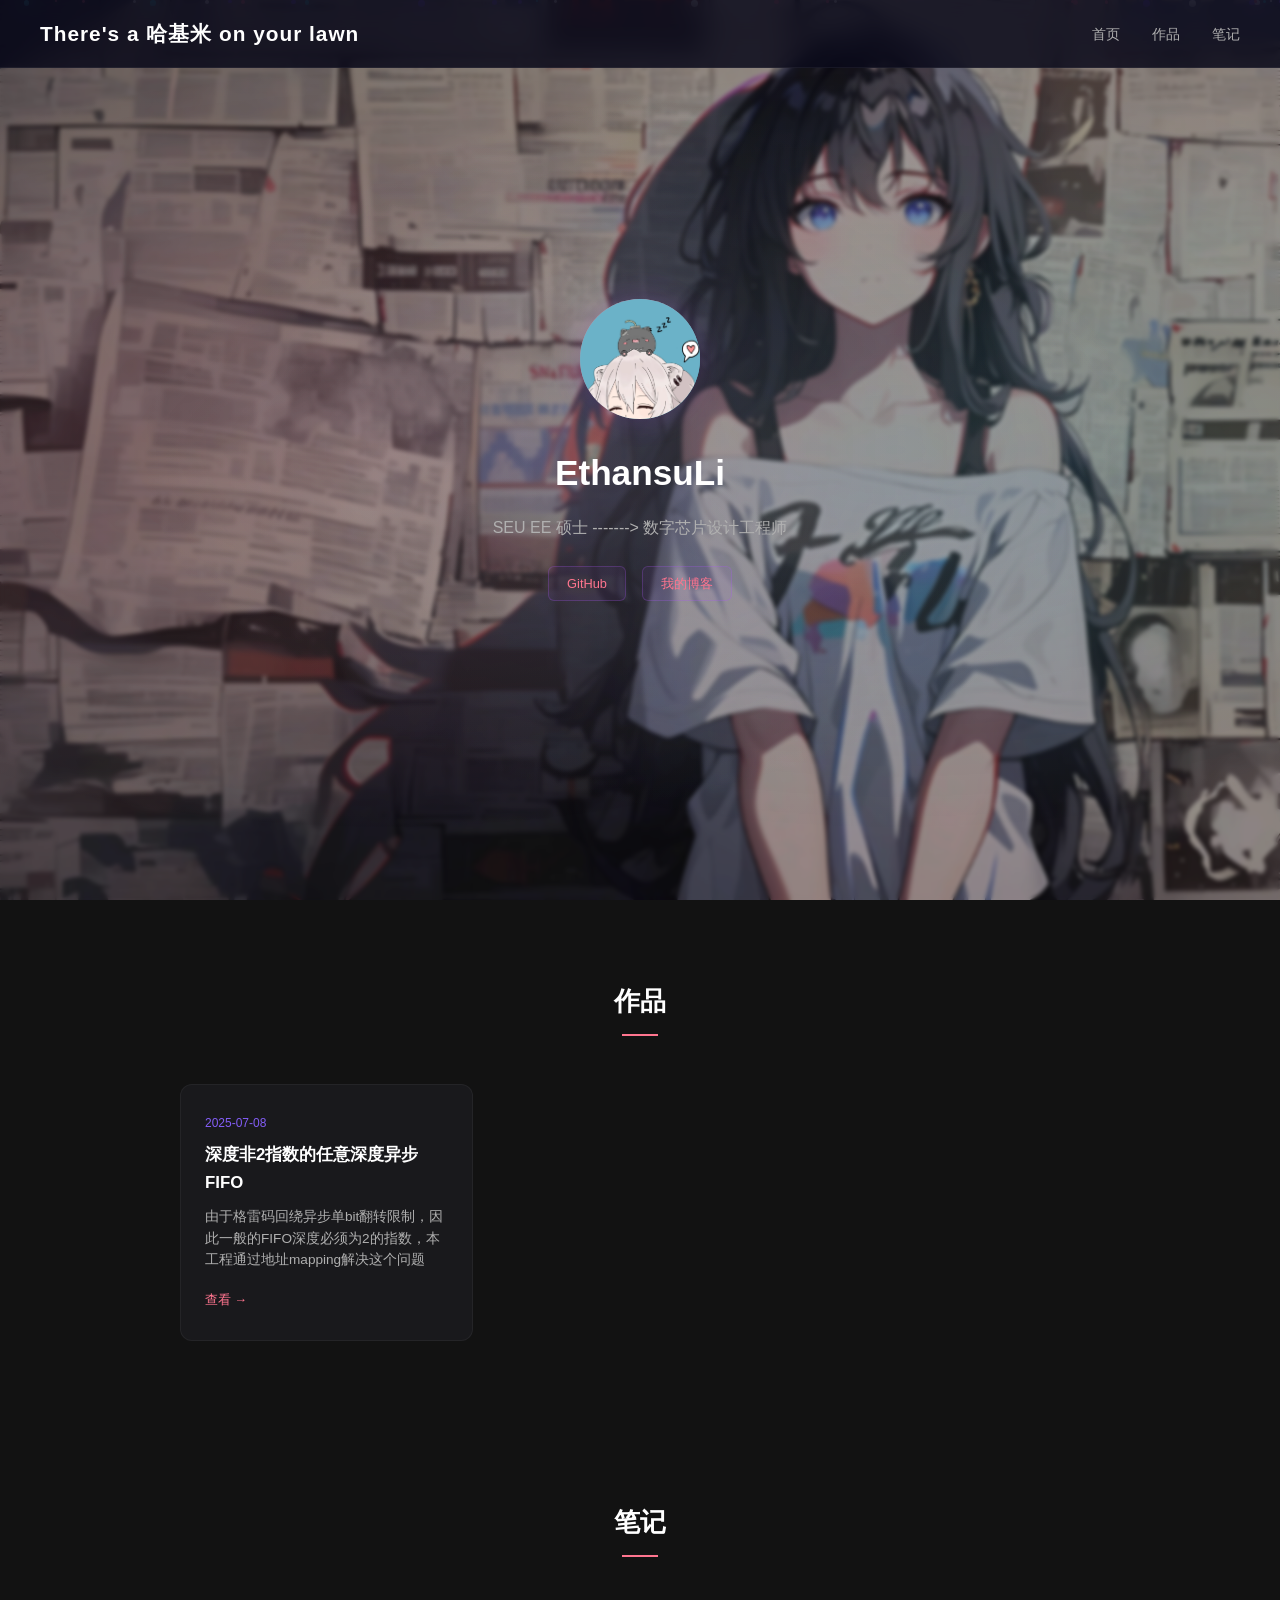
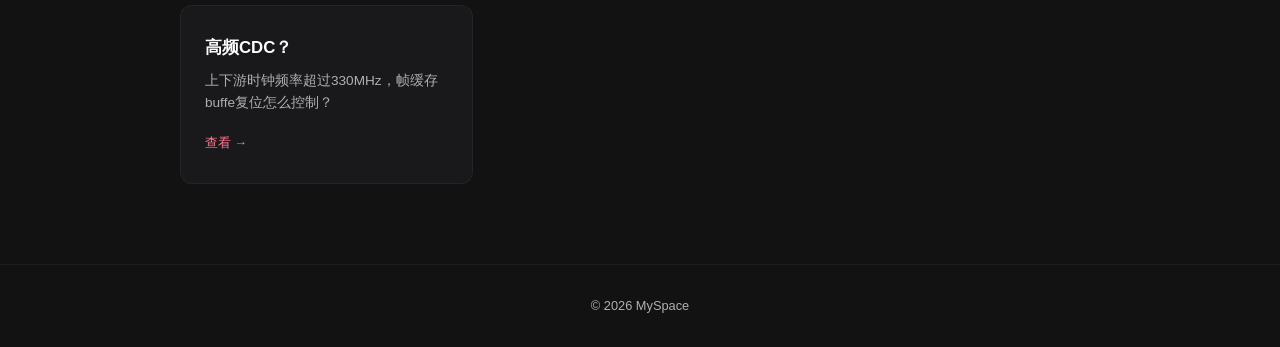
==== index.html @ 4d3522f1 "Add files via upload" ====
<!DOCTYPE html>
<html lang="zh-CN">
<head>
    <meta charset="UTF-8">
    <meta name="viewport" content="width=device-width, initial-scale=1.0">
    <title>我的个人主页</title>
    <link rel="stylesheet" href="style.css">
</head>
<body>
    <!-- 动态视频背景 -->
    <video class="bg-video" autoplay loop muted playsinline>
        <source src="bg.mp4" type="video/mp4">
        <!-- 如果浏览器不支持视频，则什么都不显示，CSS里的图片兜底会生效 -->
    </video>

    <!-- 导航栏 -->
    <nav class="navbar">
        <div class="nav-logo">There's a 哈基米 on your lawn</div>
        <ul class="nav-links">
            <li><a href="#home">首页</a></li>
            <li><a href="#works">作品</a></li>
            <li><a href="#notes">笔记</a></li>
        </ul>
        <div class="nav-toggle" id="navToggle">
            <span></span><span></span><span></span>
        </div>
    </nav>

    <!-- 首页 -->
    <section id="home" class="hero">
        <div class="hero-particles" id="particles"></div>
        <div class="hero-content">
            <div class="avatar" id="avatar">
                <img src="https://api.yimian.xyz/img?type=head" alt="头像">
            </div>
            <h1 id="myName">你的名字</h1>
            <p class="bio" id="myBio">在这里写一句话介绍自己</p>
            <div class="social-links" id="socialLinks"></div>
        </div>
    </section>

    <!-- 作品 -->
    <section id="works" class="section">
        <h2 class="section-title">作品</h2>
        <div class="card-grid" id="worksGrid">
            <div class="empty-hint">还没有作品，打开 admin.html 添加</div>
        </div>
    </section>

    <!-- 笔记 -->
    <section id="notes" class="section">
        <h2 class="section-title">笔记</h2>
        <div class="card-grid" id="notesGrid">
            <div class="empty-hint">还没有笔记，打开 admin.html 添加</div>
        </div>
    </section>

    <footer class="footer">
        <p id="footerText">© 2026 MySpace</p>
    </footer>

    <!-- 引入数据配置和主逻辑 -->
    <script src="config.js"></script>
    <script src="script.js"></script>
</body>
</html>
---- style.css ----
/* ========== 基础重置 ========== */
* {
    margin: 0;
    padding: 0;
    box-sizing: border-box;
}

:root {
    --bg-dark: #121212;
    --bg-card: rgba(30, 30, 35, 0.65);
    --text-main: #f0f0f0;
    --text-light: #b0b0b0;
    --accent: #ff758f; /* 优雅的粉红色，非常适合二次元主题 */
    --accent-2: #845ef7;
    --accent-3: #3bc9db;
}

html {
    scroll-behavior: smooth;
}

body {
    font-family: -apple-system, BlinkMacSystemFont, "Segoe UI", "PingFang SC", "Microsoft YaHei", sans-serif;
    /* 保留图片作为视频加载前或移动端不支持自动播放时的兜底背景 */
    background: url('bg.jpg') no-repeat fixed center/cover;
    background-color: var(--bg-dark); 
    color: var(--text-main);
    line-height: 1.7;
    overflow-x: hidden;
}

/* 动态视频背景样式 */
.bg-video {
    position: fixed;
    top: 0;
    left: 0;
    width: 100vw;
    height: 100vh;
    object-fit: cover; /* 保证视频填满整个屏幕不变形 */
    z-index: -2; /* 放在最底层，在毛玻璃遮罩（-1）的下面 */
}

/* 增加全屏深色毛玻璃遮罩，让动漫背景作为氛围图，保证网页正经且文字清晰可见 */
body::before {
    content: "";
    position: fixed;
    top: 0; left: 0; width: 100%; height: 100%;
    background: rgba(18, 18, 22, 0.35); /* 降低变暗程度 */
    backdrop-filter: blur(2px); /* 降低模糊度，让角色更清晰 */
    -webkit-backdrop-filter: blur(2px);
    z-index: -1;
}

a {
    color: inherit;
    text-decoration: none;
}

/* ========== 导航栏 ========== */
.navbar {
    position: fixed;
    top: 0;
    left: 0;
    width: 100%;
    padding: 16px 40px;
    display: flex;
    justify-content: space-between;
    align-items: center;
    z-index: 1000;
    background: rgba(10, 10, 26, 0.85);
    backdrop-filter: blur(12px);
    border-bottom: 1px solid rgba(255, 255, 255, 0.05);
}

.nav-logo {
    font-size: 1.3rem;
    font-weight: 700;
    color: #fff;
    letter-spacing: 1px;
}

.nav-links {
    list-style: none;
    display: flex;
    gap: 32px;
}

.nav-links a {
    font-size: 0.9rem;
    color: var(--text-light);
    transition: color 0.3s;
}

.nav-links a:hover {
    color: #fff;
}

.nav-toggle {
    display: none;
    flex-direction: column;
    gap: 5px;
    cursor: pointer;
}

.nav-toggle span {
    width: 24px;
    height: 2px;
    background: var(--text-main);
    transition: 0.3s;
}

/* ========== 首页 ========== */
.hero {
    min-height: 100vh;
    display: flex;
    align-items: center;
    justify-content: center;
    position: relative;
    overflow: hidden;
    /* 移除遮挡背景的深色底，使用粉蓝渐变光晕增加氛围感 */
    background: radial-gradient(ellipse at 30% 50%, rgba(255, 117, 143, 0.15) 0%, transparent 60%),
                radial-gradient(ellipse at 70% 50%, rgba(59, 201, 219, 0.15) 0%, transparent 60%);
}

.hero-particles {
    position: absolute;
    inset: 0;
    pointer-events: none;
}

.particle {
    position: absolute;
    border-radius: 50%;
    pointer-events: none;
    animation: float linear infinite;
}

@keyframes float {
    0% { transform: translateY(100vh) scale(0); opacity: 0; }
    10% { opacity: 0.6; }
    90% { opacity: 0.6; }
    100% { transform: translateY(-10vh) scale(1); opacity: 0; }
}

.hero-content {
    text-align: center;
    z-index: 1;
    padding: 0 20px;
}

.avatar {
    width: 120px;
    height: 120px;
    border-radius: 50%;
    margin: 0 auto 24px;
    background: linear-gradient(135deg, var(--accent), var(--accent-3));
    display: flex;
    align-items: center;
    justify-content: center;
    font-size: 3.5rem;
    box-shadow: 0 0 30px rgba(168, 85, 247, 0.2);
    overflow: hidden;
}

.avatar img {
    width: 100%;
    height: 100%;
    object-fit: cover;
}

.hero-content h1 {
    font-size: 2.2rem;
    font-weight: 600;
    color: #fff;
    margin-bottom: 12px;
}

.bio {
    font-size: 1rem;
    color: var(--text-light);
    max-width: 500px;
    margin: 0 auto 24px;
}

.social-links {
    display: flex;
    gap: 16px;
    justify-content: center;
    flex-wrap: wrap;
}

.social-link {
    padding: 6px 18px;
    border-radius: 6px;
    font-size: 0.8rem;
    border: 1px solid rgba(168, 85, 247, 0.25);
    color: var(--accent);
    background: rgba(168, 85, 247, 0.06);
    transition: all 0.3s;
}

.social-link:hover {
    background: rgba(168, 85, 247, 0.15);
    border-color: var(--accent);
}

/* ========== 通用区块 ========== */
.section {
    padding: 80px 40px;
    max-width: 1000px;
    margin: 0 auto;
}

.section-title {
    font-size: 1.6rem;
    font-weight: 600;
    text-align: center;
    margin-bottom: 48px;
    color: #fff;
}

.section-title::after {
    content: "";
    display: block;
    width: 36px;
    height: 2px;
    margin: 10px auto 0;
    background: var(--accent);
}

/* ========== 卡片网格 ========== */
.card-grid {
    display: grid;
    grid-template-columns: repeat(auto-fill, minmax(280px, 1fr));
    gap: 20px;
}

.card {
    background: var(--bg-card);
    border: 1px solid rgba(255, 255, 255, 0.05);
    border-radius: 12px;
    padding: 28px 24px;
    transition: transform 0.3s, border-color 0.3s;
}

.card:hover {
    transform: translateY(-3px);
    border-color: rgba(255, 255, 255, 0.1);
}

.card-date {
    font-size: 0.75rem;
    color: var(--accent-2);
    margin-bottom: 8px;
}

.card h3 {
    font-size: 1.05rem;
    color: #fff;
    margin-bottom: 8px;
}

.card p {
    color: var(--text-light);
    font-size: 0.85rem;
    line-height: 1.6;
    margin-bottom: 14px;
}

.card-link {
    color: var(--accent);
    font-size: 0.8rem;
    transition: opacity 0.3s;
}

.card-link:hover {
    opacity: 0.7;
}

.card-tags {
    display: flex;
    gap: 6px;
    flex-wrap: wrap;
    margin-top: 12px;
}

.card-tag {
    padding: 2px 10px;
    border-radius: 4px;
    font-size: 0.7rem;
    color: var(--accent-2);
    background: rgba(78, 205, 196, 0.08);
    border: 1px solid rgba(78, 205, 196, 0.15);
}

.empty-hint {
    grid-column: 1 / -1;
    text-align: center;
    color: var(--text-light);
    font-size: 0.9rem;
    padding: 40px 0;
}

/* ========== 页脚 ========== */
.footer {
    text-align: center;
    padding: 30px;
    color: var(--text-light);
    font-size: 0.8rem;
    border-top: 1px solid rgba(255, 255, 255, 0.05);
}

/* ========== 滚动动画 ========== */
.fade-in {
    opacity: 0;
    transform: translateY(20px);
    transition: opacity 0.5s ease, transform 0.5s ease;
}

.fade-in.visible {
    opacity: 1;
    transform: translateY(0);
}

/* ========== 响应式 ========== */
@media (max-width: 768px) {
    .navbar { padding: 14px 20px; }

    .nav-links {
        display: none;
        position: absolute;
        top: 100%;
        left: 0;
        width: 100%;
        background: rgba(10, 10, 26, 0.95);
        backdrop-filter: blur(12px);
        flex-direction: column;
        padding: 20px;
        gap: 16px;
    }

    .nav-links.active { display: flex; }
    .nav-toggle { display: flex; }
    .section { padding: 60px 20px; }
}
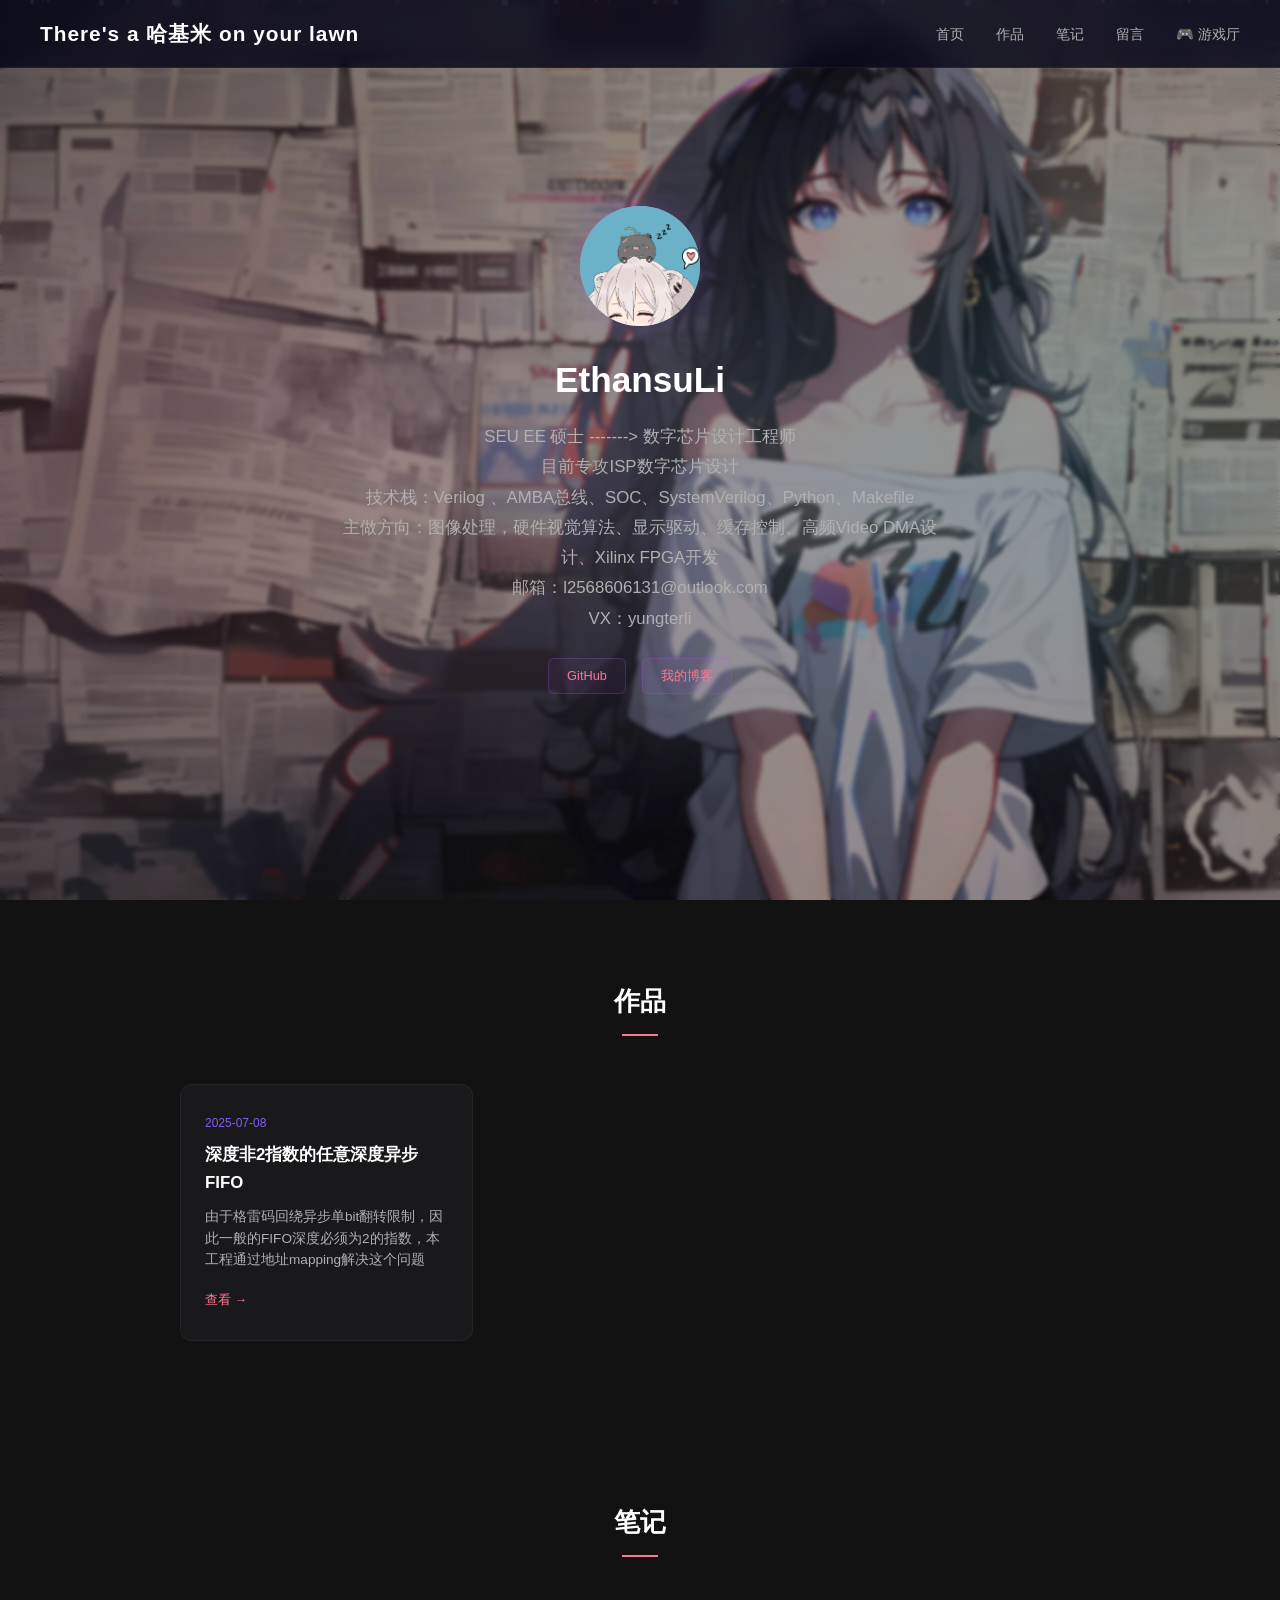
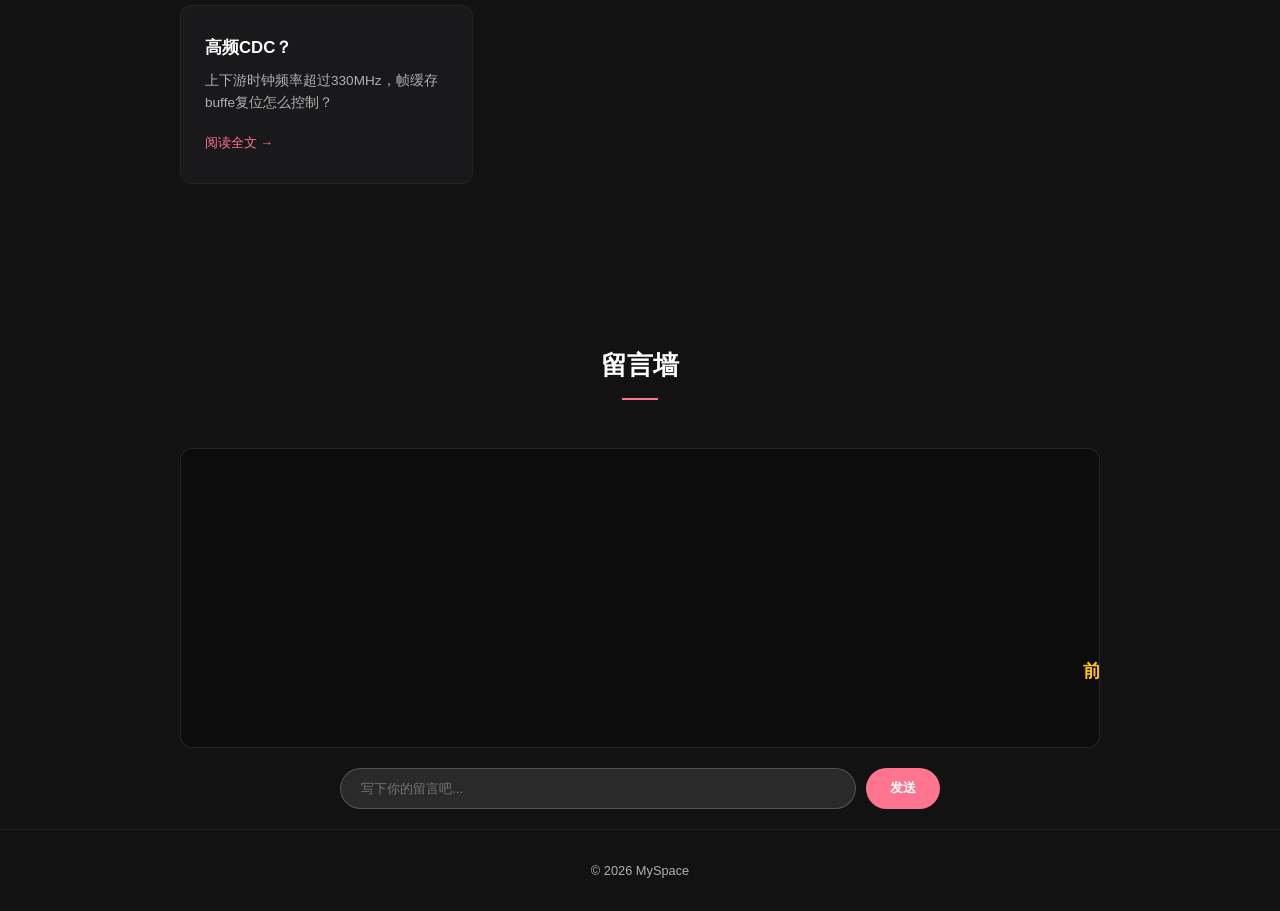
==== commit 458e660f: "Add files via upload" ====
--- a/index.html
+++ b/index.html
@@ -20,6 +20,8 @@
             <li><a href="#home">首页</a></li>
             <li><a href="#works">作品</a></li>
             <li><a href="#notes">笔记</a></li>
+            <li><a href="#guestbook">留言</a></li>
+            <li><a href="games.html">🎮 游戏厅</a></li>
         </ul>
         <div class="nav-toggle" id="navToggle">
             <span></span><span></span><span></span>
@@ -55,6 +57,22 @@
         </div>
     </section>
 
+    <!-- 留言板（弹幕效果） -->
+    <section id="guestbook" class="section" style="padding-bottom: 20px;">
+        <h2 class="section-title">留言墙</h2>
+        
+        <!-- 弹幕显示区域 -->
+        <div id="danmaku-container" style="position: relative; width: 100%; height: 300px; background: rgba(0,0,0,0.3); border-radius: 12px; overflow: hidden; margin-bottom: 20px; border: 1px solid rgba(255,255,255,0.1);">
+            <div class="empty-hint" style="position: absolute; top: 50%; left: 50%; transform: translate(-50%, -50%);">正在加载留言...</div>
+        </div>
+        
+        <!-- 留言输入区 -->
+        <div style="display: flex; gap: 10px; max-width: 600px; margin: 0 auto;">
+            <input type="text" id="danmakuInput" placeholder="写下你的留言吧..." style="flex: 1; padding: 12px 20px; border-radius: 30px; border: 1px solid rgba(255,255,255,0.2); background: rgba(255,255,255,0.1); color: #fff; outline: none;">
+            <button onclick="sendDanmaku()" style="padding: 0 24px; border-radius: 30px; border: none; background: var(--accent); color: #fff; font-weight: bold; cursor: pointer; transition: 0.3s;">发送</button>
+        </div>
+    </section>
+
     <footer class="footer">
         <p id="footerText">© 2026 MySpace</p>
     </footer>
--- a/style.css
+++ b/style.css
@@ -176,10 +176,12 @@
 }
 
 .bio {
-    font-size: 1rem;
-    color: var(--text-light);
-    max-width: 500px;
+    font-size: 1.05rem;
+    color: var(--text-light);
+    max-width: 600px; /* 稍微加宽一点以适应多段落 */
     margin: 0 auto 24px;
+    line-height: 1.8; /* 增加行高，让多段落阅读更舒适 */
+    text-align: center; /* 也可以考虑改成 left，取决于你想要的效果，这里保持居中 */
 }
 
 .social-links {
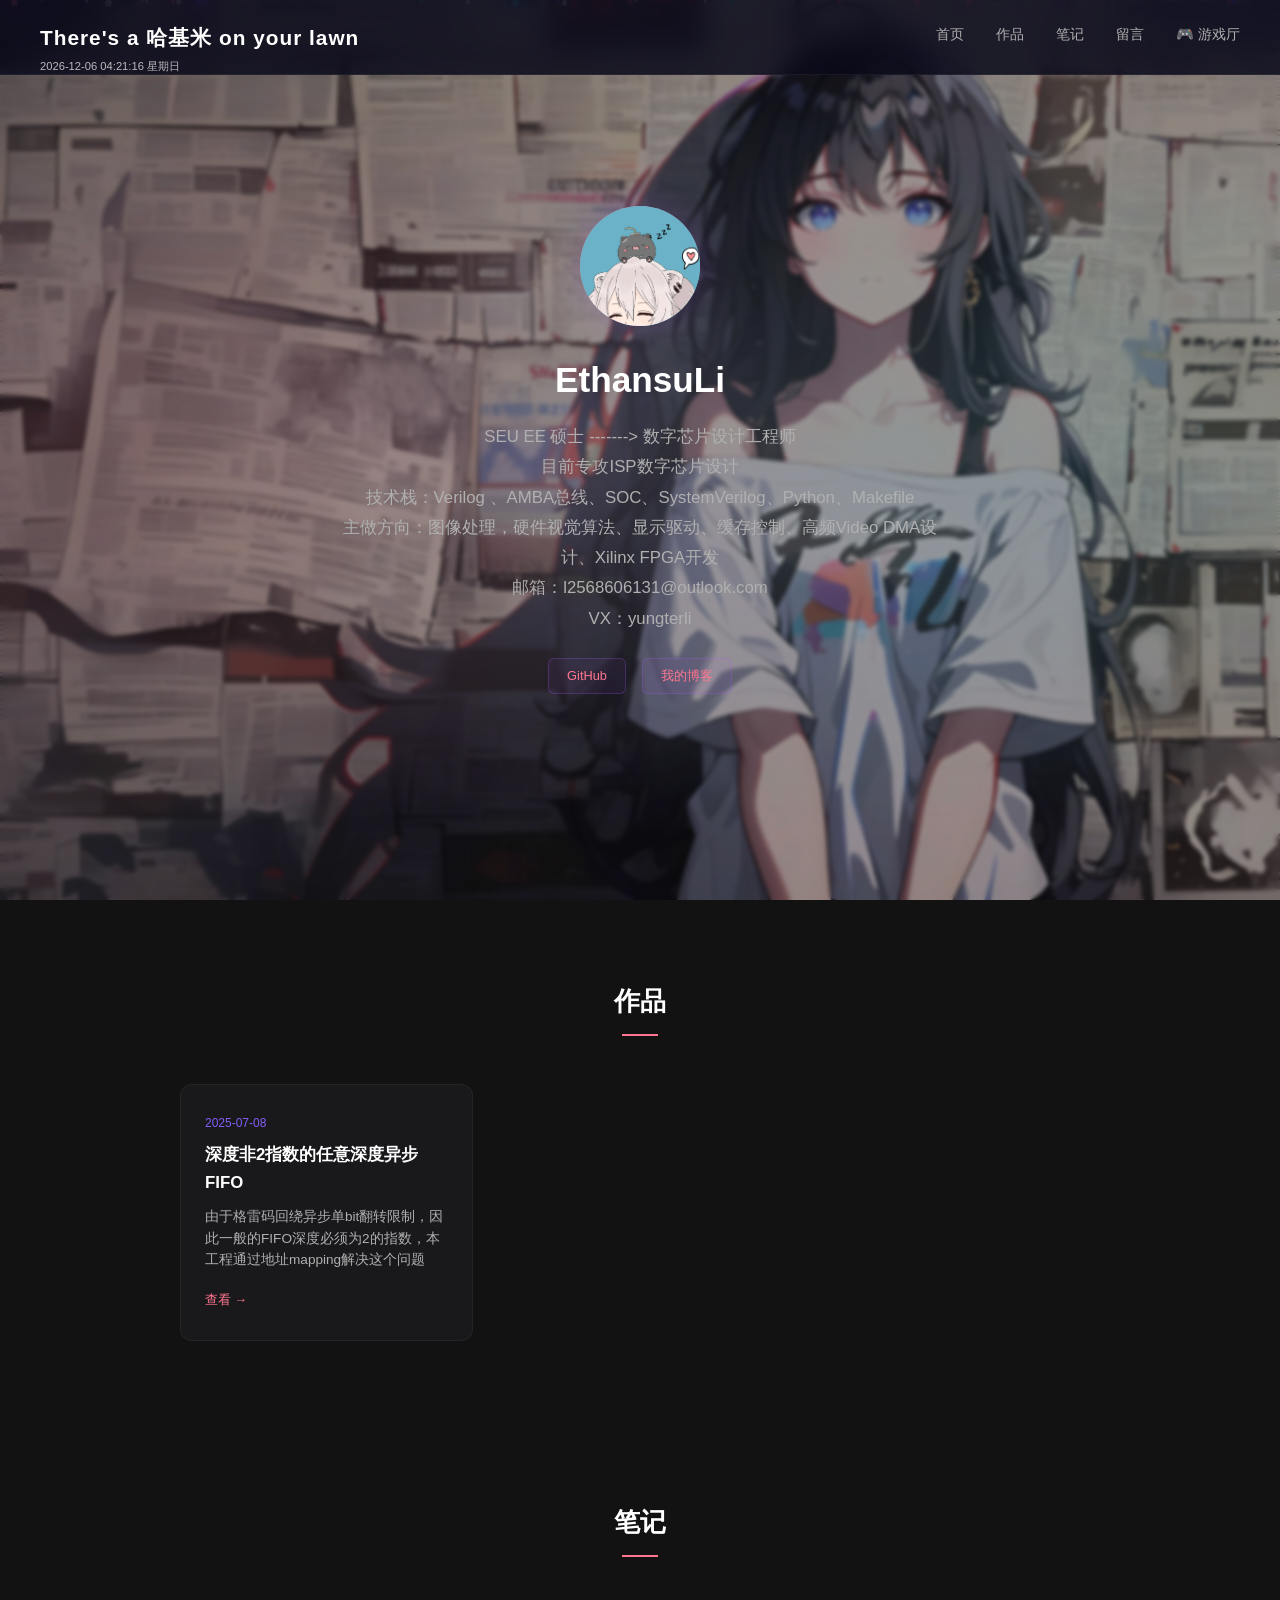
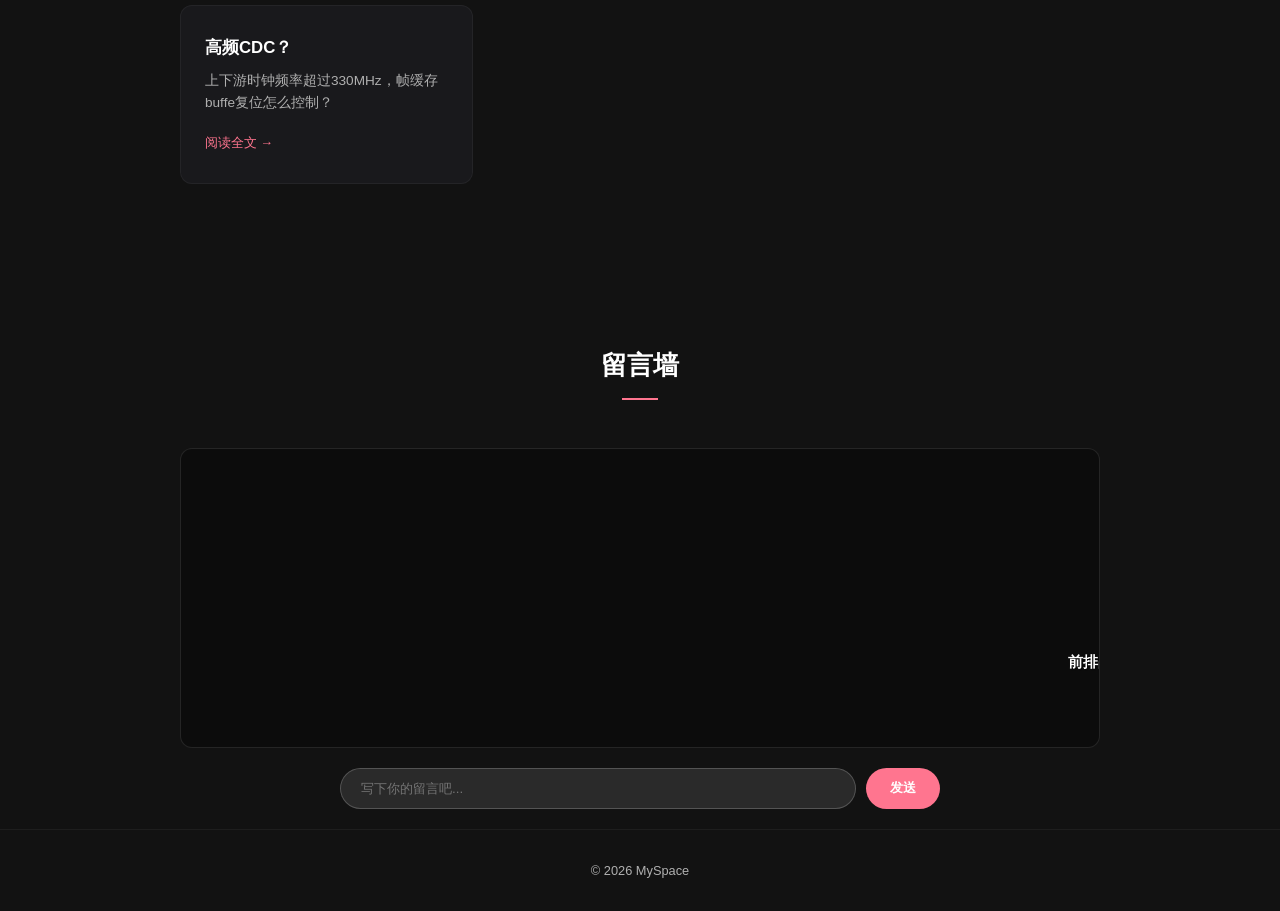
==== commit e03c268c: "Add files via upload" ====
--- a/index.html
+++ b/index.html
@@ -14,8 +14,11 @@
     </video>
 
     <!-- 导航栏 -->
-    <nav class="navbar">
-        <div class="nav-logo">There's a 哈基米 on your lawn</div>
+    <nav class="navbar" id="mainNav">
+        <div class="nav-logo">
+            There's a 哈基米 on your lawn
+            <div id="currentTime" class="nav-time"></div>
+        </div>
         <ul class="nav-links">
             <li><a href="#home">首页</a></li>
             <li><a href="#works">作品</a></li>
--- a/style.css
+++ b/style.css
@@ -62,14 +62,29 @@
     top: 0;
     left: 0;
     width: 100%;
-    padding: 16px 40px;
+    padding: 12px 40px; /* 稍微减少上下内边距，给内容留出更多空间 */
+    height: 75px; /* 增加默认高度，确保两行文字都能显示完整 */
     display: flex;
     justify-content: space-between;
-    align-items: center;
+    align-items: flex-start; /* 改为顶部对齐，防止展开时内容下移 */
     z-index: 1000;
-    background: rgba(10, 10, 26, 0.85);
+    background-color: rgba(10, 10, 26, 0.85); /* 默认背景色 */
+    background-size: cover;
+    background-position: center 20%; /* 调整背景图位置，让主体稍微偏上 */
+    background-repeat: no-repeat;
     backdrop-filter: blur(12px);
     border-bottom: 1px solid rgba(255, 255, 255, 0.05);
+    transition: height 0.4s cubic-bezier(0.25, 0.8, 0.25, 1); /* 平滑过渡动画 */
+    overflow: hidden; /* 防止展开时内容溢出 */
+}
+
+/* 鼠标悬停时导航栏变高 */
+.navbar:hover {
+    height: 180px; /* 展开后的高度 */
+}
+
+.navbar > * {
+    margin-top: 8px; /* 补偿因为 align-items: flex-start 带来的垂直偏移，使其看起来居中 */
 }
 
 .nav-logo {
@@ -77,6 +92,16 @@
     font-weight: 700;
     color: #fff;
     letter-spacing: 1px;
+    display: flex;
+    flex-direction: column;
+}
+
+.nav-time {
+    font-size: 0.7rem;
+    font-weight: normal;
+    color: rgba(255, 255, 255, 0.7);
+    margin-top: 2px;
+    letter-spacing: 0;
 }
 
 .nav-links {
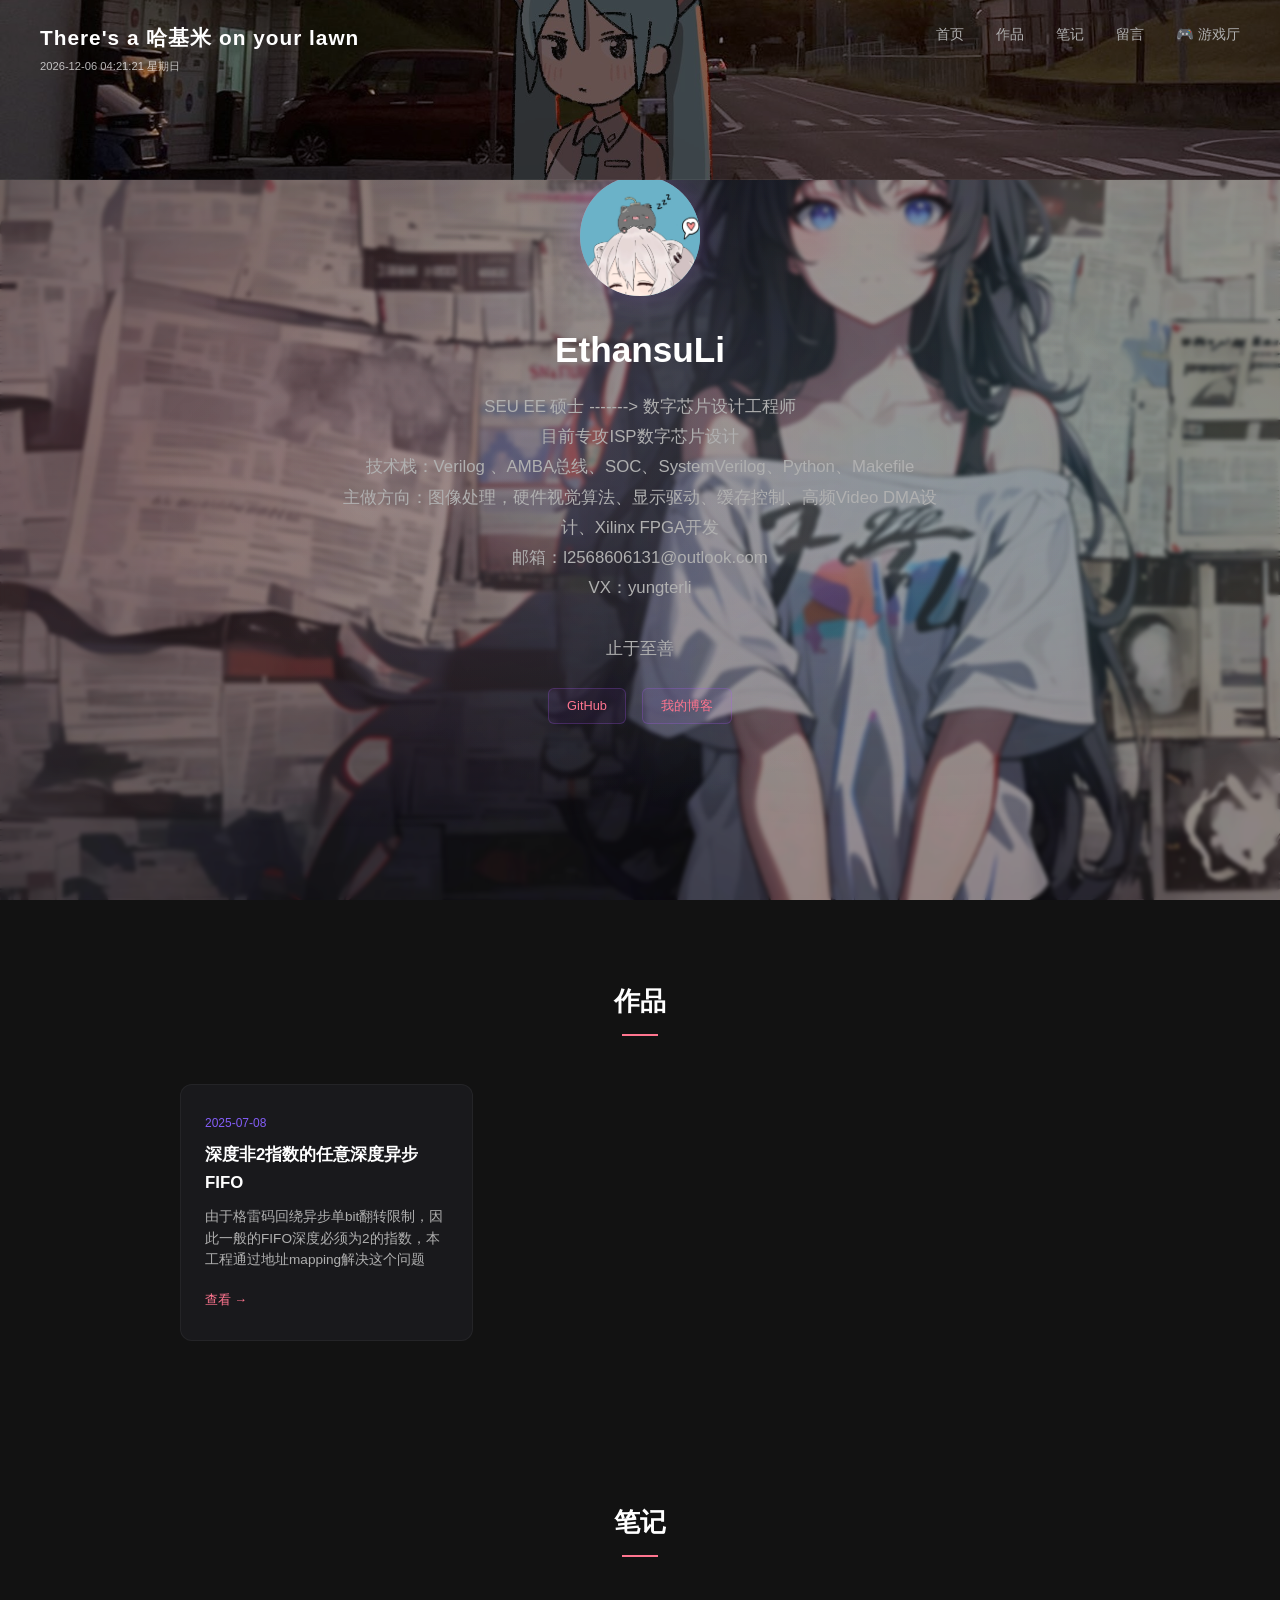
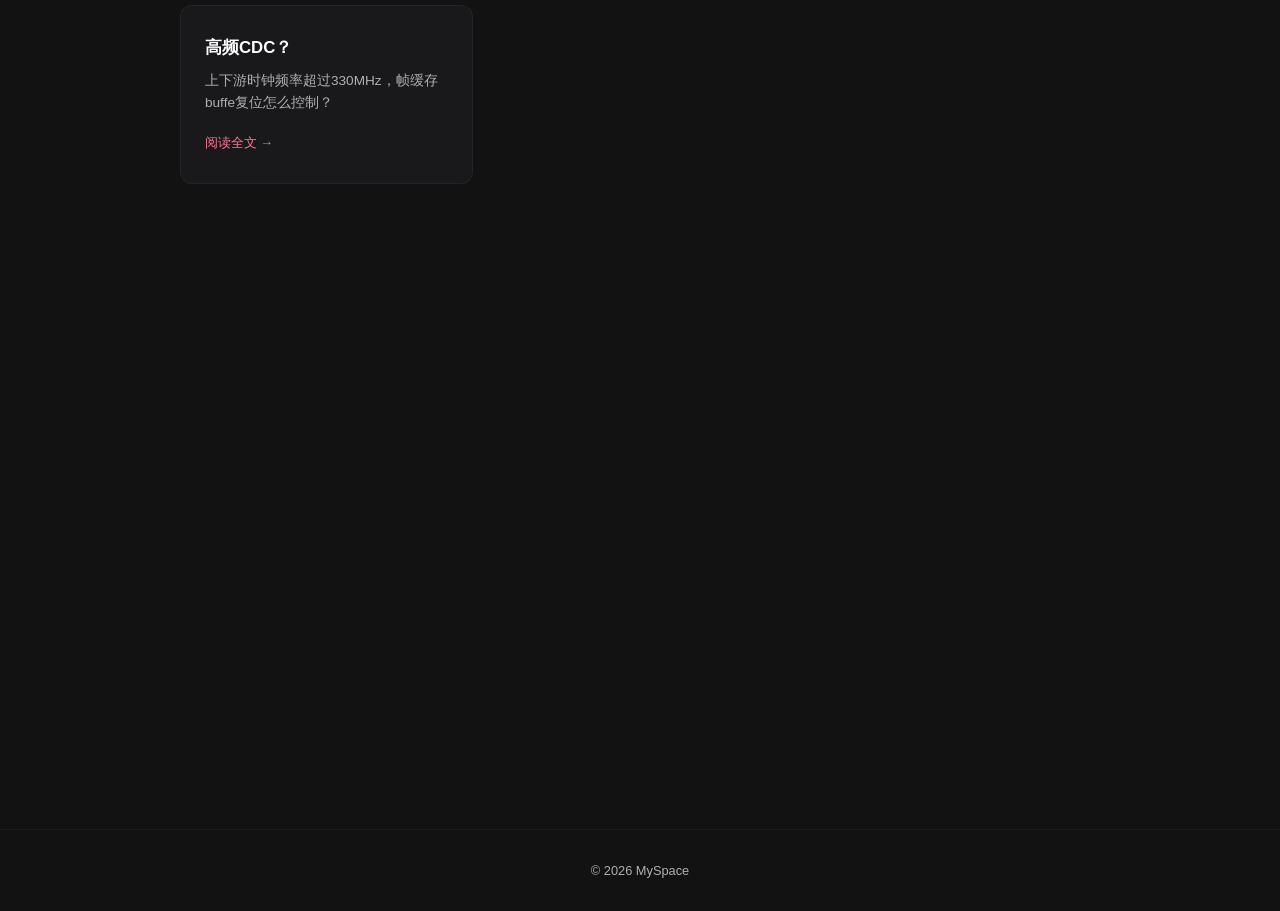
==== commit caf59706: "Add files via upload" ====
--- a/index.html
+++ b/index.html
@@ -7,6 +7,19 @@
     <link rel="stylesheet" href="style.css">
 </head>
 <body>
+    <!-- 专注模式时钟遮罩 -->
+    <div id="focusMode" class="focus-mode hidden">
+        <button class="exit-focus-btn" onclick="toggleFocusMode()">退出专注模式 (Esc)</button>
+        <div class="focus-clock-container">
+            <div class="focus-time-unit" id="focus-hours">00</div>
+            <div class="focus-time-sep">:</div>
+            <div class="focus-time-unit" id="focus-minutes">00</div>
+            <div class="focus-time-sep">:</div>
+            <div class="focus-time-unit" id="focus-seconds">00</div>
+        </div>
+        <div class="focus-date" id="focusDate"></div>
+    </div>
+
     <!-- 动态视频背景 -->
     <video class="bg-video" autoplay loop muted playsinline>
         <source src="bg.mp4" type="video/mp4">
@@ -17,7 +30,7 @@
     <nav class="navbar" id="mainNav">
         <div class="nav-logo">
             There's a 哈基米 on your lawn
-            <div id="currentTime" class="nav-time"></div>
+            <div id="currentTime" class="nav-time" onclick="toggleFocusMode()" title="点击进入专注模式"></div>
         </div>
         <ul class="nav-links">
             <li><a href="#home">首页</a></li>
--- a/style.css
+++ b/style.css
@@ -102,6 +102,13 @@
     color: rgba(255, 255, 255, 0.7);
     margin-top: 2px;
     letter-spacing: 0;
+    cursor: pointer;
+    transition: color 0.3s;
+}
+
+.nav-time:hover {
+    color: #fff;
+    text-decoration: underline;
 }
 
 .nav-links {
@@ -347,6 +354,88 @@
 .fade-in.visible {
     opacity: 1;
     transform: translateY(0);
+}
+
+/* ========== 专注模式 (全屏时钟) ========== */
+.focus-mode {
+    position: fixed;
+    top: 0; left: 0; width: 100vw; height: 100vh;
+    background: #000; /* 纯黑背景，极致专注 */
+    z-index: 9999; /* 覆盖所有元素 */
+    display: flex;
+    flex-direction: column;
+    align-items: center;
+    justify-content: center;
+    transition: opacity 0.5s ease, visibility 0.5s;
+    opacity: 1;
+    visibility: visible;
+}
+
+.focus-mode.hidden {
+    opacity: 0;
+    visibility: hidden;
+}
+
+.exit-focus-btn {
+    position: absolute;
+    top: 30px;
+    right: 40px;
+    background: transparent;
+    color: rgba(255,255,255,0.3);
+    border: 1px solid rgba(255,255,255,0.2);
+    padding: 8px 16px;
+    border-radius: 20px;
+    cursor: pointer;
+    font-size: 0.9rem;
+    transition: all 0.3s;
+}
+
+.exit-focus-btn:hover {
+    color: #fff;
+    border-color: rgba(255,255,255,0.8);
+    background: rgba(255,255,255,0.1);
+}
+
+.focus-clock-container {
+    display: flex;
+    align-items: center;
+    gap: 20px;
+}
+
+.focus-time-unit {
+    color: #fff;
+    font-size: 14rem; /* 超大字体 */
+    font-weight: bold;
+    font-family: 'Courier New', Courier, monospace;
+    text-shadow: 0 0 40px rgba(255,255,255,0.2); /* 轻微发光效果 */
+    line-height: 1;
+}
+
+.focus-time-sep {
+    font-size: 10rem;
+    color: #888;
+    line-height: 1;
+    margin-top: -2rem; /* 微调冒号的垂直居中 */
+    animation: blink 1s infinite;
+}
+
+.focus-date {
+    margin-top: 50px;
+    font-size: 2.5rem;
+    color: #888;
+    letter-spacing: 4px;
+    font-weight: 300;
+}
+
+@keyframes blink {
+    0%, 100% { opacity: 1; }
+    50% { opacity: 0; }
+}
+
+@media (max-width: 768px) {
+    .focus-time-unit { font-size: 6rem; }
+    .focus-time-sep { font-size: 5rem; margin-top: -1rem; }
+    .focus-date { font-size: 1.2rem; margin-top: 30px; }
 }
 
 /* ========== 响应式 ========== */
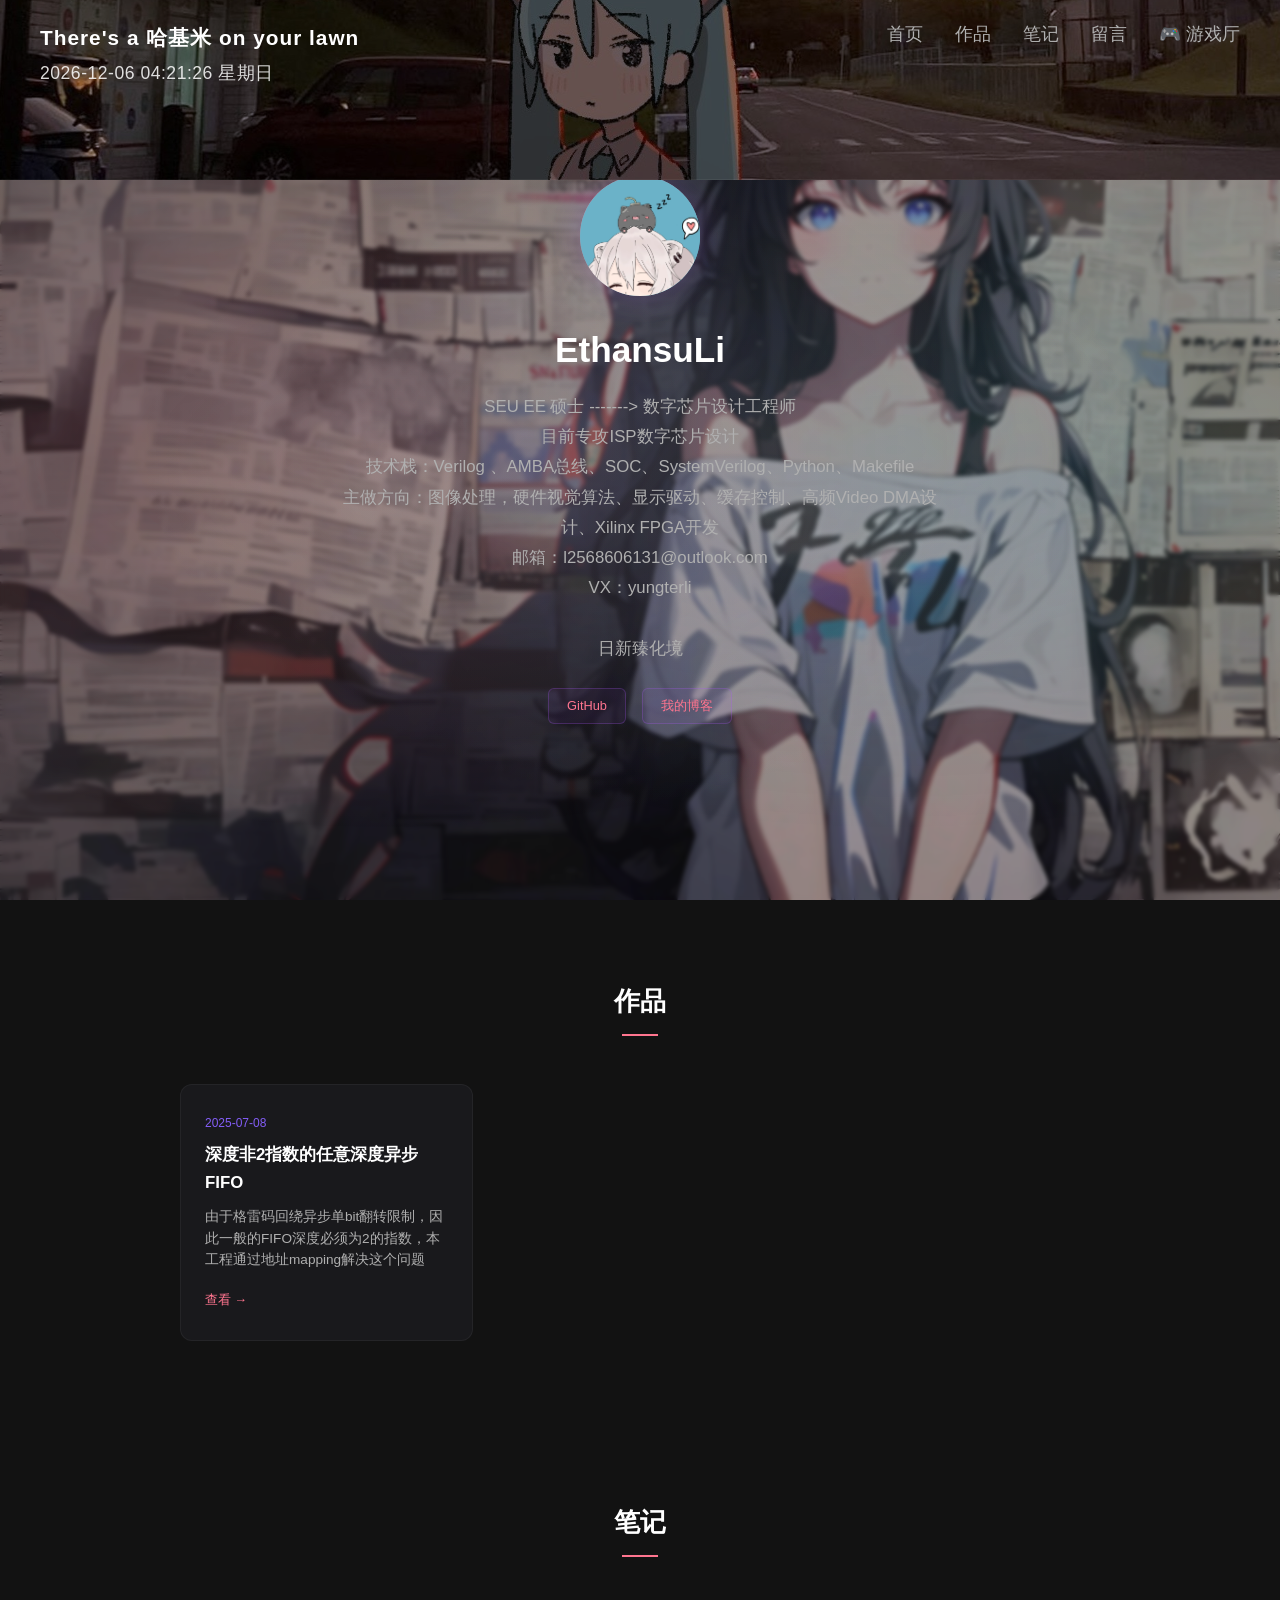
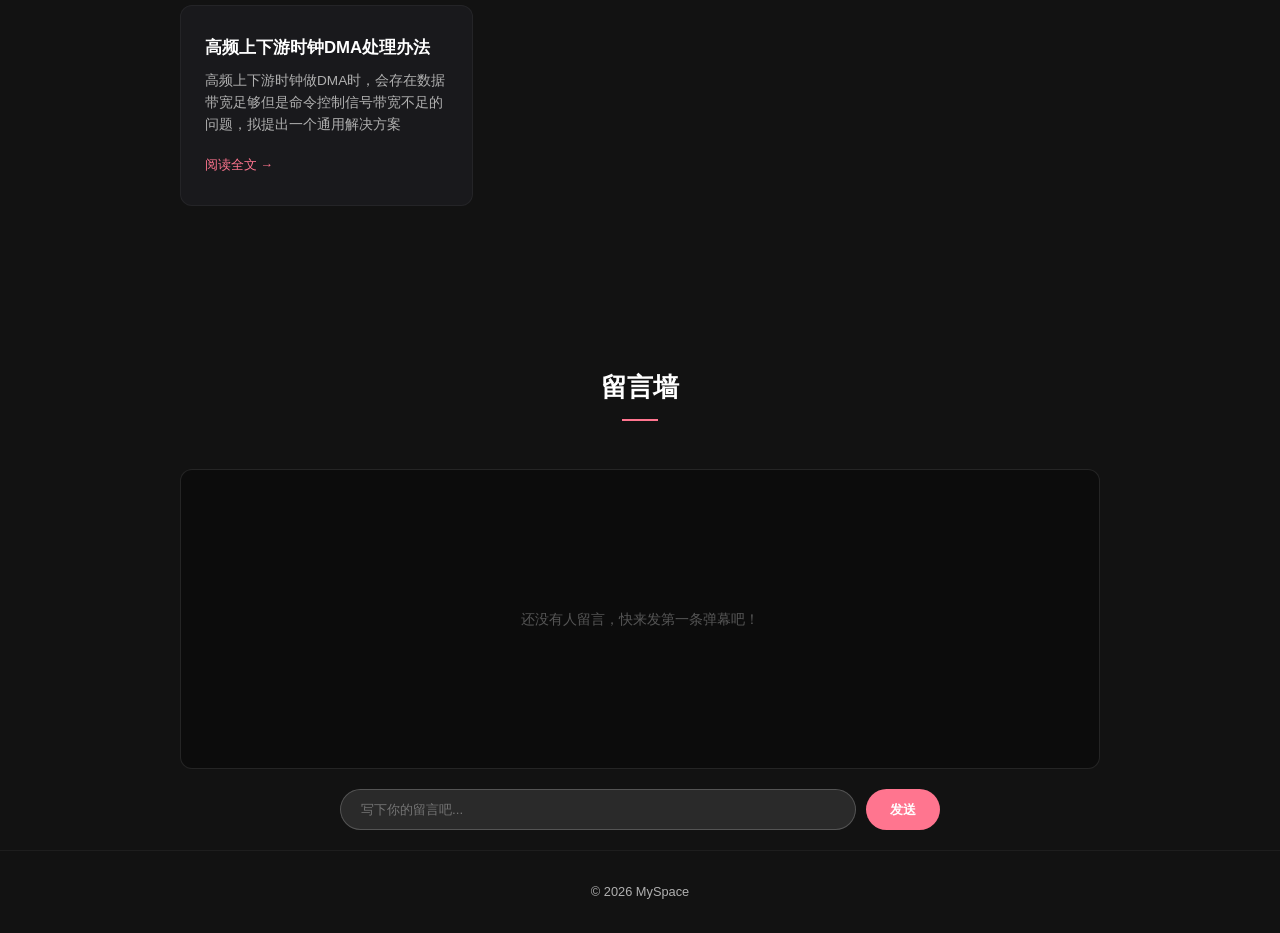
==== commit d96857ff: "Add files via upload" ====
--- a/index.html
+++ b/index.html
@@ -28,19 +28,21 @@
 
     <!-- 导航栏 -->
     <nav class="navbar" id="mainNav">
-        <div class="nav-logo">
-            There's a 哈基米 on your lawn
-            <div id="currentTime" class="nav-time" onclick="toggleFocusMode()" title="点击进入专注模式"></div>
-        </div>
-        <ul class="nav-links">
-            <li><a href="#home">首页</a></li>
-            <li><a href="#works">作品</a></li>
-            <li><a href="#notes">笔记</a></li>
-            <li><a href="#guestbook">留言</a></li>
-            <li><a href="games.html">🎮 游戏厅</a></li>
-        </ul>
-        <div class="nav-toggle" id="navToggle">
-            <span></span><span></span><span></span>
+        <div class="nav-top-row">
+            <div class="nav-logo">
+                There's a 哈基米 on your lawn
+                <div id="currentTime" class="nav-time" onclick="toggleFocusMode()" title="点击进入专注模式"></div>
+            </div>
+            <ul class="nav-links">
+                <li><a href="#home">首页</a></li>
+                <li><a href="#works">作品</a></li>
+                <li><a href="#notes">笔记</a></li>
+                <li><a href="#guestbook">留言</a></li>
+                <li><a href="games.html">🎮 游戏厅</a></li>
+            </ul>
+            <div class="nav-toggle" id="navToggle">
+                <span></span><span></span><span></span>
+            </div>
         </div>
     </nav>
 
--- a/style.css
+++ b/style.css
@@ -63,10 +63,11 @@
     left: 0;
     width: 100%;
     padding: 12px 40px; /* 稍微减少上下内边距，给内容留出更多空间 */
-    height: 75px; /* 增加默认高度，确保两行文字都能显示完整 */
-    display: flex;
-    justify-content: space-between;
-    align-items: flex-start; /* 改为顶部对齐，防止展开时内容下移 */
+    height: 85px; /* 进一步增加默认高度，为大字体时间留出空间 */
+    display: flex;
+    flex-direction: column;
+    justify-content: flex-start;
+    align-items: stretch; 
     z-index: 1000;
     background-color: rgba(10, 10, 26, 0.85); /* 默认背景色 */
     background-size: cover;
@@ -75,7 +76,7 @@
     backdrop-filter: blur(12px);
     border-bottom: 1px solid rgba(255, 255, 255, 0.05);
     transition: height 0.4s cubic-bezier(0.25, 0.8, 0.25, 1); /* 平滑过渡动画 */
-    overflow: hidden; /* 防止展开时内容溢出 */
+    overflow: hidden;
 }
 
 /* 鼠标悬停时导航栏变高 */
@@ -83,7 +84,15 @@
     height: 180px; /* 展开后的高度 */
 }
 
-.navbar > * {
+/* 导航栏第一行（Logo和链接） */
+.nav-top-row {
+    display: flex;
+    justify-content: space-between;
+    align-items: flex-start;
+    width: 100%;
+}
+
+.nav-top-row > * {
     margin-top: 8px; /* 补偿因为 align-items: flex-start 带来的垂直偏移，使其看起来居中 */
 }
 
@@ -97,11 +106,11 @@
 }
 
 .nav-time {
-    font-size: 0.7rem;
-    font-weight: normal;
-    color: rgba(255, 255, 255, 0.7);
-    margin-top: 2px;
-    letter-spacing: 0;
+    font-size: 1.1rem; /* 显著放大字体 */
+    font-weight: 500;
+    color: rgba(255, 255, 255, 0.85); /* 稍微调亮一点，增加可读性 */
+    margin-top: 4px; /* 稍微增加与上方标题的间距 */
+    letter-spacing: 0.5px; /* 增加一点字间距显得更清晰 */
     cursor: pointer;
     transition: color 0.3s;
 }
@@ -118,7 +127,8 @@
 }
 
 .nav-links a {
-    font-size: 0.9rem;
+    font-size: 1.1rem; /* 增大字体，从0.9rem改为1.1rem */
+    font-weight: 500;  /* 稍微加粗一点 */
     color: var(--text-light);
     transition: color 0.3s;
 }
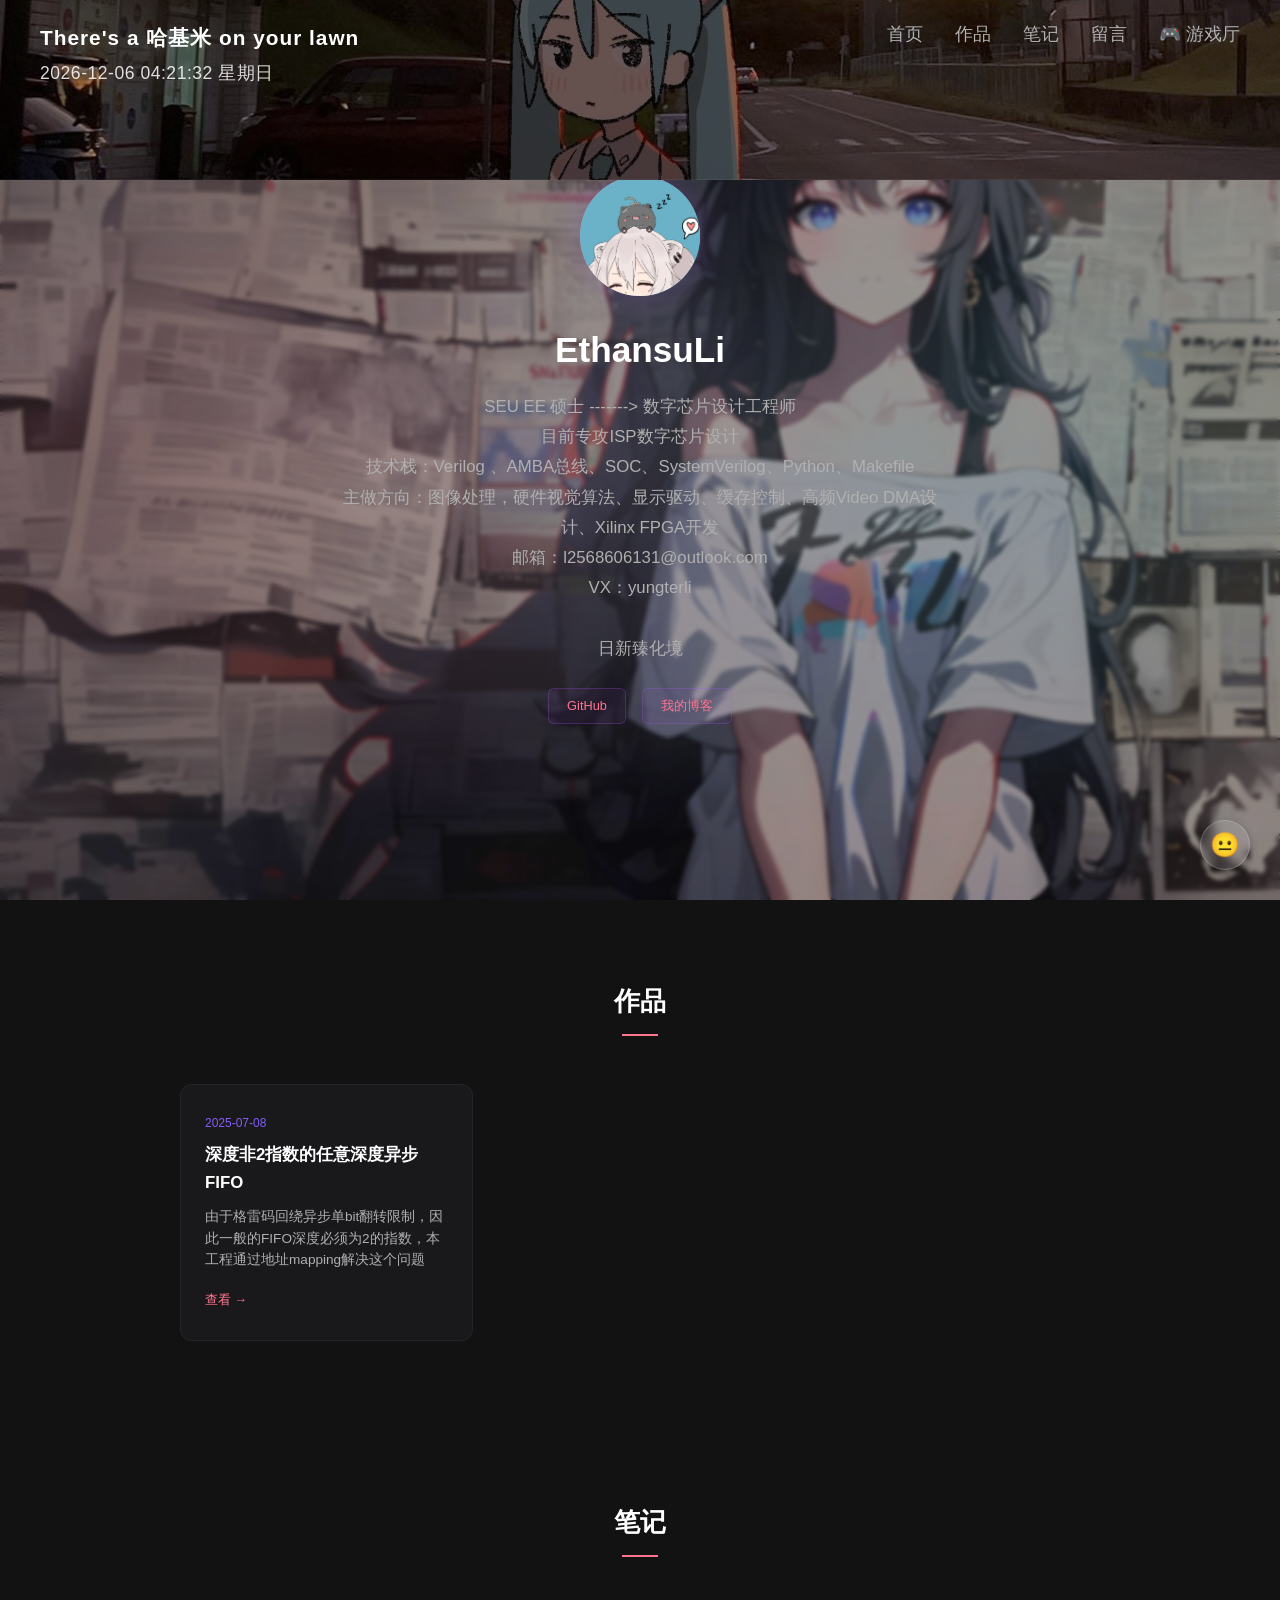
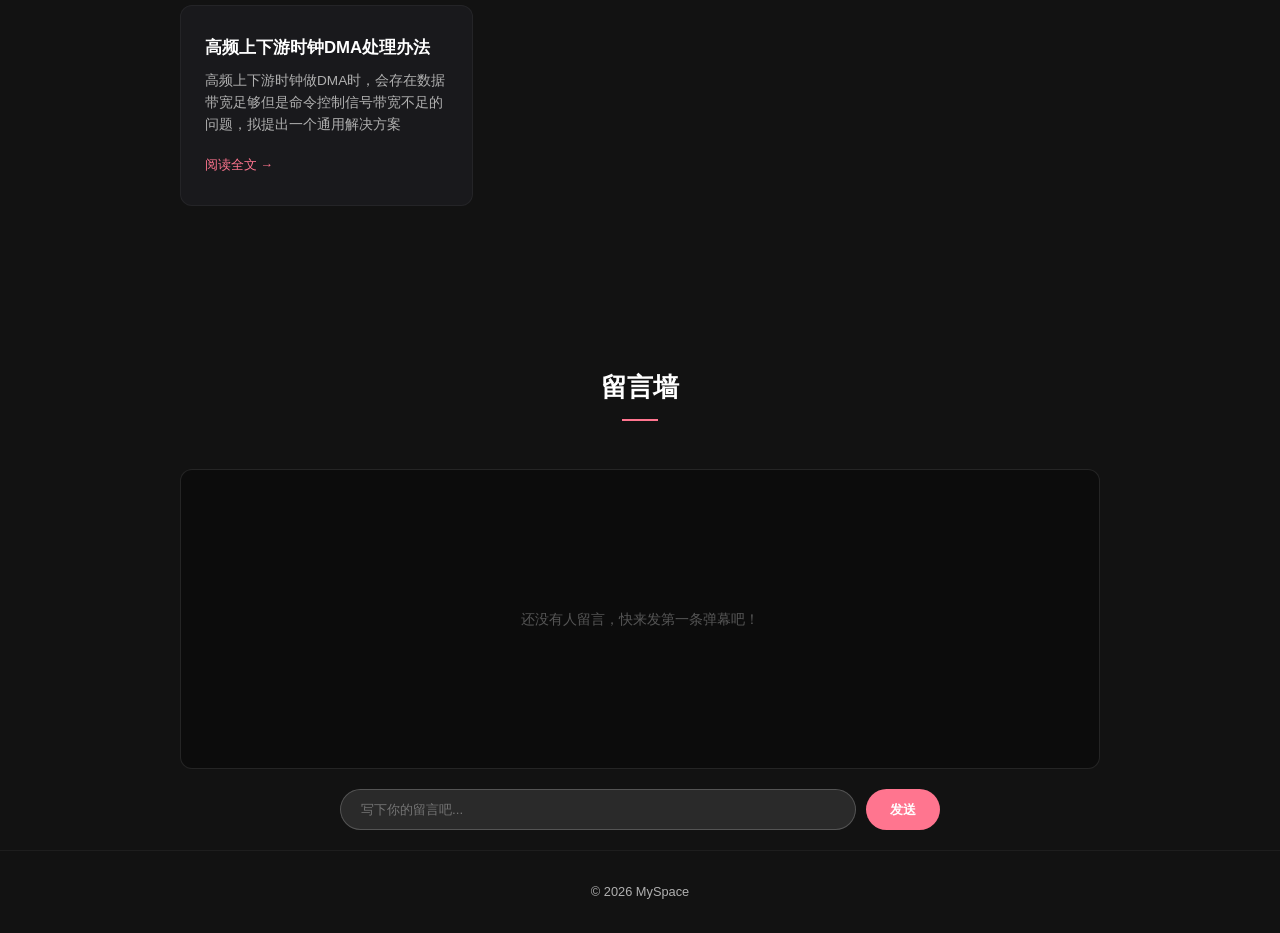
==== commit facc7edc: "Add files via upload" ====
--- a/index.html
+++ b/index.html
@@ -3,7 +3,7 @@
 <head>
     <meta charset="UTF-8">
     <meta name="viewport" content="width=device-width, initial-scale=1.0">
-    <title>我的个人主页</title>
+    <title>✨ Ethansu Li 的博客</title>
     <link rel="stylesheet" href="style.css">
 </head>
 <body>
@@ -95,6 +95,8 @@
         <p id="footerText">© 2026 MySpace</p>
     </footer>
 
+    <!-- 别点我 彩蛋按钮 -->
+    <button id="dontClickBtn" class="dont-click-btn" onclick="handleDontClick()">😐</button>
     <!-- 引入数据配置和主逻辑 -->
     <script src="config.js"></script>
     <script src="script.js"></script>
--- a/style.css
+++ b/style.css
@@ -29,6 +29,16 @@
     overflow-x: hidden;
 }
 
+/* 页面旋转类 */
+body {
+    transition: transform 1s ease-in-out;
+    transform-origin: center center;
+    /* 避免旋转时出现空白边距，并且修复 fixed 背景错位 */
+}
+body.rotated {
+    transform: rotate(180deg);
+}
+
 /* 动态视频背景样式 */
 .bg-video {
     position: fixed;
@@ -38,6 +48,12 @@
     height: 100vh;
     object-fit: cover; /* 保证视频填满整个屏幕不变形 */
     z-index: -2; /* 放在最底层，在毛玻璃遮罩（-1）的下面 */
+    transition: transform 1s ease-in-out; /* 让视频跟着 body 旋转方向一起同步，或者反向补偿 */
+}
+
+body.rotated .bg-video {
+    /* 修正视频位置，当body旋转时，fixed元素会受影响，我们让视频跟着一起转或者反向转 */
+    /* 因为视频是覆盖全屏的，直接跟着旋转也是合理的 */
 }
 
 /* 增加全屏深色毛玻璃遮罩，让动漫背景作为氛围图，保证网页正经且文字清晰可见 */
@@ -469,3 +485,60 @@
     .nav-toggle { display: flex; }
     .section { padding: 60px 20px; }
 }
+
+/* ========== 彩蛋：别点我 ========== */
+.dont-click-btn {
+    position: fixed;
+    bottom: 30px;
+    right: 30px;
+    z-index: 1000;
+    width: 50px;
+    height: 50px;
+    display: flex;
+    align-items: center;
+    justify-content: center;
+    padding: 0;
+    background: rgba(255, 255, 255, 0.1);
+    border: 1px solid rgba(255, 255, 255, 0.2);
+    color: #fff;
+    border-radius: 50%;
+    font-size: 1.5rem;
+    font-weight: bold;
+    cursor: pointer;
+    backdrop-filter: blur(5px);
+    transition: all 0.3s;
+    box-shadow: 0 4px 10px rgba(0,0,0,0.3);
+}
+
+.dont-click-btn:hover {
+    background: rgba(255, 255, 255, 0.2);
+    transform: scale(1.05);
+}
+
+/* 烟花粒子画布 */
+#fireworksCanvas {
+    position: fixed;
+    top: 0;
+    left: 0;
+    width: 100vw;
+    height: 100vh;
+    pointer-events: none;
+    z-index: 9999;
+}
+
+/* 屏幕上的粑粑效果 */
+.poop-splat {
+    position: fixed;
+    font-size: 8rem;
+    z-index: 9998;
+    pointer-events: none;
+    transform: scale(0);
+    animation: splat 0.4s cubic-bezier(0.175, 0.885, 0.32, 1.275) forwards;
+    filter: drop-shadow(0 10px 15px rgba(0,0,0,0.5));
+}
+
+@keyframes splat {
+    0% { transform: scale(0) rotate(-45deg); opacity: 0; }
+    50% { transform: scale(1.2) rotate(10deg); opacity: 1; }
+    100% { transform: scale(1) rotate(0deg); opacity: 1; }
+}
